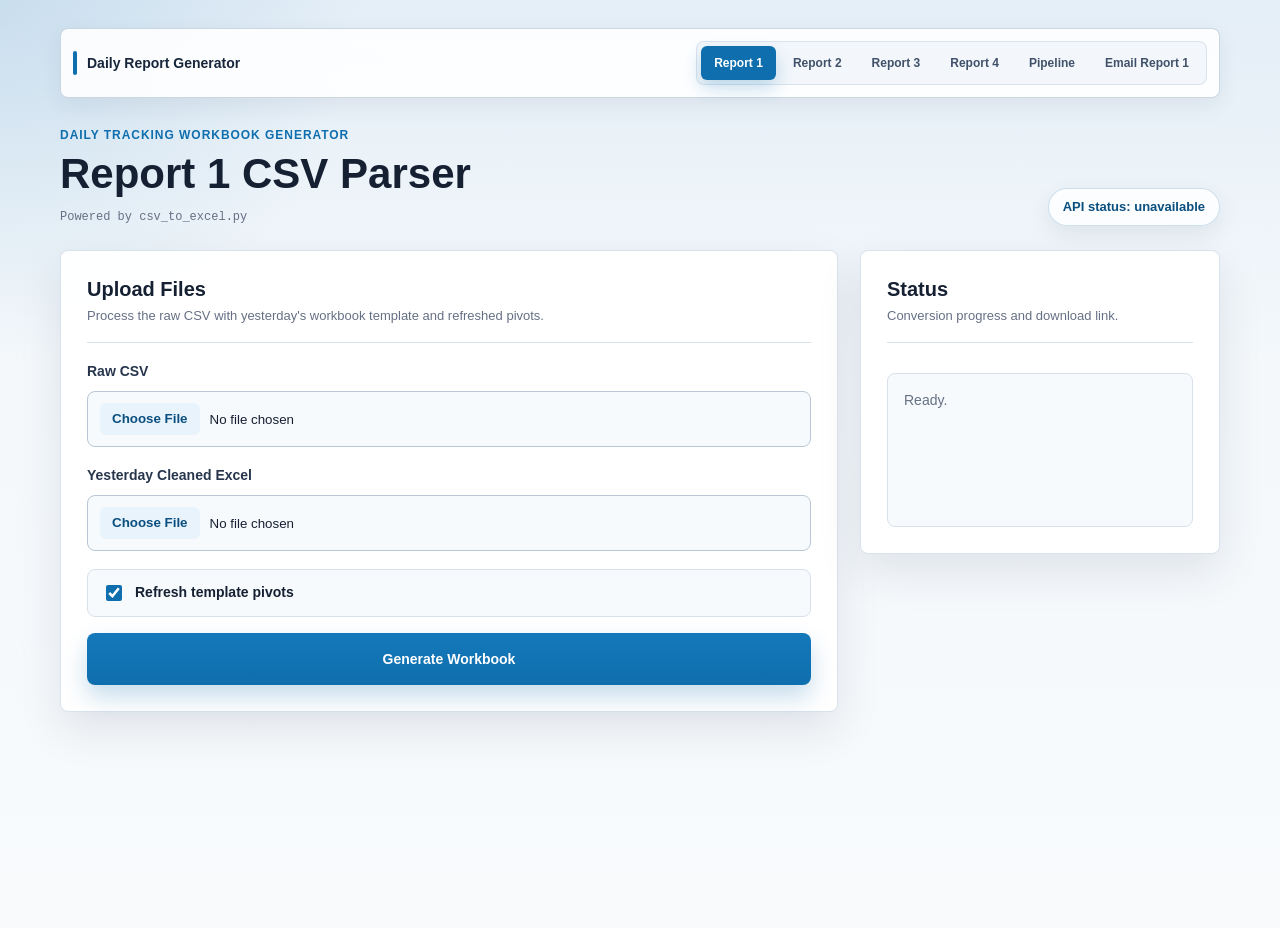
==== templates/index.html @ 0f2353ae "add: report 1 for auto screenshot, upload, and send email through SMTP" ====
<!doctype html>
<html lang="en">
<head>
  <meta charset="utf-8">
  <meta name="viewport" content="width=device-width, initial-scale=1">
  <title>Report 1 CSV Parser</title>
  <link rel="stylesheet" href="/static/styles.css?v=20260520-ui">
</head>
<body>
  <main>
    <nav class="app-nav" aria-label="Report navigation">
      <div class="nav-brand">Daily Report Generator</div>
      <div class="nav-links">
        <a class="nav-link active" href="/report-1">Report 1</a>
        <a class="nav-link" href="/report-2">Report 2</a>
        <a class="nav-link" href="/report-3">Report 3</a>
        <a class="nav-link" href="/report-4">Report 4</a>
        <a class="nav-link" href="/pipeline">Pipeline</a>
        <a class="nav-link" href="/email-report-1">Email Report 1</a>
      </div>
    </nav>

    <header class="app-header">
      <div>
        <p class="eyebrow">Daily tracking workbook generator</p>
        <h1>Report 1 CSV Parser</h1>
        <code>Powered by csv_to_excel.py</code>
      </div>
      <div class="health" id="health">API status: checking</div>
    </header>

    <div class="workspace">
      <section class="upload-panel">
        <div class="panel-heading">
          <h2>Upload Files</h2>
          <p>Process the raw CSV with yesterday's workbook template and refreshed pivots.</p>
        </div>
        <form id="upload-form">
          <div class="field">
            <label for="raw_data">Raw CSV</label>
            <input id="raw_data" name="raw_data" type="file" accept=".csv,text/csv" required>
          </div>

          <div class="field">
            <label for="yesterday_cleaned_data">Yesterday Cleaned Excel</label>
            <input id="yesterday_cleaned_data" name="yesterday_cleaned_data" type="file" accept=".xlsx,application/vnd.openxmlformats-officedocument.spreadsheetml.sheet" required>
          </div>

          <label class="option">
            <input id="refresh_template" name="refresh_template" type="checkbox" checked>
            <span>Refresh template pivots</span>
          </label>

          <button id="submit-button" type="submit">Generate Workbook</button>
        </form>
      </section>

      <aside class="status">
        <div class="panel-heading">
          <h2>Status</h2>
          <p>Conversion progress and download link.</p>
        </div>
        <div id="status-box" class="status-box">Ready.</div>
        <a id="download-link" class="download" href="#">Download Workbook</a>
      </aside>
    </div>
  </main>

  <script src="/static/app.js?v=20260603-jobs"></script>
</body>
</html>
---- static/styles.css ----
:root {
  color-scheme: light;
  --bg: #eef4f8;
  --panel: #ffffff;
  --panel-soft: #f7fafc;
  --text: #162033;
  --muted: #667085;
  --line: #d8e1eb;
  --line-strong: #b9c7d6;
  --accent: #0f6fae;
  --accent-dark: #0a4f7f;
  --accent-soft: #e8f3fb;
  --ok: #137a4b;
  --ok-bg: #e9f8f0;
  --bad: #b42318;
  --bad-bg: #fff1f0;
  --warning: #b7791f;
  --shadow: 0 18px 44px rgba(28, 43, 66, 0.10);
  --shadow-soft: 0 8px 22px rgba(28, 43, 66, 0.07);
}

* {
  box-sizing: border-box;
}

body {
  margin: 0;
  min-height: 100vh;
  background:
    radial-gradient(circle at top left, rgba(15, 111, 174, 0.13), transparent 360px),
    linear-gradient(180deg, #e4eef7 0, #f4f8fb 360px, #f8fafc 100%);
  color: var(--text);
  font: 14px/1.5 Arial, Helvetica, sans-serif;
}

main {
  width: min(1160px, calc(100% - 40px));
  margin: 28px auto 44px;
}

.app-nav {
  display: flex;
  align-items: center;
  justify-content: space-between;
  gap: 18px;
  width: 100%;
  margin: 0 0 28px;
  padding: 12px;
  border: 1px solid rgba(185, 199, 214, 0.72);
  border-radius: 8px;
  background: rgba(255, 255, 255, 0.88);
  box-shadow: var(--shadow-soft);
  backdrop-filter: blur(14px);
}

.nav-brand {
  position: relative;
  display: inline-flex;
  align-items: center;
  min-height: 36px;
  padding-left: 14px;
  color: #17263b;
  font-size: 14px;
  font-weight: 800;
  letter-spacing: 0;
  white-space: nowrap;
}

.nav-brand::before {
  position: absolute;
  left: 0;
  width: 4px;
  height: 24px;
  border-radius: 999px;
  background: var(--accent);
  content: "";
}

.nav-links {
  display: flex;
  gap: 4px;
  align-items: center;
  padding: 4px;
  border: 1px solid rgba(216, 225, 235, 0.9);
  border-radius: 8px;
  background: #f3f7fb;
}

.nav-link {
  display: inline-flex;
  align-items: center;
  justify-content: center;
  min-height: 34px;
  padding: 7px 13px;
  border-radius: 6px;
  color: #41516a;
  font-size: 12px;
  font-weight: 800;
  text-decoration: none;
  white-space: nowrap;
}

.nav-link:hover {
  background: rgba(232, 243, 251, 0.9);
  color: var(--accent-dark);
}

.nav-link.active {
  background: var(--accent);
  color: #fff;
  box-shadow: 0 8px 18px rgba(15, 111, 174, 0.24);
}

.app-header {
  display: flex;
  align-items: flex-end;
  justify-content: space-between;
  gap: 24px;
  margin-bottom: 24px;
}

.eyebrow {
  margin: 0 0 6px;
  color: var(--accent);
  font-size: 12px;
  font-weight: 700;
  letter-spacing: 0.08em;
  text-transform: uppercase;
}

h1,
h2,
p {
  margin-top: 0;
}

h1 {
  margin-bottom: 8px;
  font-size: 42px;
  line-height: 1.12;
  letter-spacing: 0;
}

code {
  color: var(--muted);
  font-size: 12px;
}

.health {
  display: inline-flex;
  align-items: center;
  min-height: 38px;
  padding: 8px 14px;
  border: 1px solid rgba(23, 105, 170, 0.2);
  border-radius: 999px;
  background: rgba(255, 255, 255, 0.78);
  color: var(--accent-dark);
  font-size: 13px;
  font-weight: 700;
  white-space: nowrap;
  box-shadow: 0 8px 22px rgba(28, 43, 66, 0.08);
}

.workspace {
  display: grid;
  grid-template-columns: minmax(0, 1fr) 360px;
  gap: 22px;
  align-items: start;
}

section,
aside {
  background: rgba(255, 255, 255, 0.95);
  border: 1px solid rgba(216, 225, 235, 0.95);
  border-radius: 8px;
  box-shadow: var(--shadow);
}

.upload-panel,
.status {
  padding: 26px;
}

.panel-heading {
  padding-bottom: 16px;
  border-bottom: 1px solid var(--line);
  margin-bottom: 18px;
}

.panel-heading h2 {
  margin-bottom: 4px;
  font-size: 20px;
  line-height: 1.25;
}

.panel-heading p {
  margin-bottom: 0;
  color: var(--muted);
  font-size: 13px;
}

.field {
  display: grid;
  gap: 9px;
  margin-bottom: 18px;
}

label {
  color: #27364d;
  font-weight: 700;
}

input[type="file"],
input[type="text"],
input[type="email"],
textarea {
  width: 100%;
  min-height: 50px;
  border: 1px solid var(--line-strong);
  border-radius: 8px;
  padding: 11px 12px;
  background: var(--panel-soft);
  color: var(--text);
  transition: border-color 140ms ease, box-shadow 140ms ease, background 140ms ease;
}

input[type="file"]:focus,
input[type="text"]:focus,
input[type="email"]:focus,
textarea:focus {
  border-color: var(--accent);
  box-shadow: 0 0 0 3px rgba(23, 105, 170, 0.14);
  outline: none;
}

textarea {
  min-height: 132px;
  resize: vertical;
  font: inherit;
}

.muted {
  color: var(--muted);
  font-size: 12px;
  font-weight: 400;
}

input[type="file"]::file-selector-button {
  min-height: 32px;
  margin-right: 10px;
  border: 0;
  border-radius: 6px;
  padding: 7px 12px;
  background: var(--accent-soft);
  color: var(--accent-dark);
  font-weight: 800;
  cursor: pointer;
}

.row {
  display: grid;
  grid-template-columns: 1fr 1fr;
  gap: 12px;
}

.option {
  display: flex;
  gap: 10px;
  align-items: center;
  min-height: 46px;
  margin: 4px 0 16px;
  padding: 12px 14px;
  border: 1px solid var(--line);
  border-radius: 8px;
  background: var(--panel-soft);
  color: var(--text);
  font-weight: 700;
}

.option input {
  width: 16px;
  height: 16px;
  accent-color: var(--accent);
}

button {
  width: 100%;
  min-height: 52px;
  border: 0;
  border-radius: 8px;
  background: linear-gradient(180deg, #1478ba 0%, var(--accent) 100%);
  color: #fff;
  font-size: 14px;
  font-weight: 800;
  cursor: pointer;
  box-shadow: 0 12px 24px rgba(15, 111, 174, 0.24);
  transition: transform 120ms ease, box-shadow 120ms ease, background 120ms ease;
}

button:hover {
  background: var(--accent-dark);
  box-shadow: 0 14px 28px rgba(10, 79, 127, 0.26);
  transform: translateY(-1px);
}

button:disabled {
  cursor: not-allowed;
  background: #8aaee2;
  box-shadow: none;
  transform: none;
}

.status {
  display: grid;
  gap: 12px;
}

.status-box {
  min-height: 154px;
  border: 1px solid var(--line);
  border-radius: 8px;
  padding: 16px;
  background: var(--panel-soft);
  color: var(--muted);
  overflow-wrap: anywhere;
}

.status-box.ok {
  border-color: rgba(19, 122, 75, 0.25);
  background: var(--ok-bg);
  color: var(--ok);
}

.status-box.bad {
  border-color: rgba(180, 35, 24, 0.25);
  background: var(--bad-bg);
  color: var(--bad);
}

.download {
  display: none;
  width: 100%;
  text-align: center;
  border-radius: 8px;
  padding: 13px;
  background: var(--ok);
  color: #fff;
  font-weight: 700;
  text-decoration: none;
  box-shadow: 0 12px 22px rgba(19, 122, 75, 0.18);
}

.download.visible {
  display: block;
}

@media (max-width: 760px) {
  main {
    width: min(100% - 20px, 1160px);
    margin: 20px auto;
  }

  .app-header {
    align-items: flex-start;
    flex-direction: column;
  }

  .app-nav {
    align-items: stretch;
    flex-direction: column;
  }

  .nav-brand {
    text-align: center;
  }

  .nav-links {
    display: grid;
    grid-template-columns: 1fr;
    padding: 6px;
  }

  .nav-link {
    width: 100%;
  }

  h1 {
    font-size: 32px;
  }

  .workspace,
  .row {
    grid-template-columns: 1fr;
  }
}
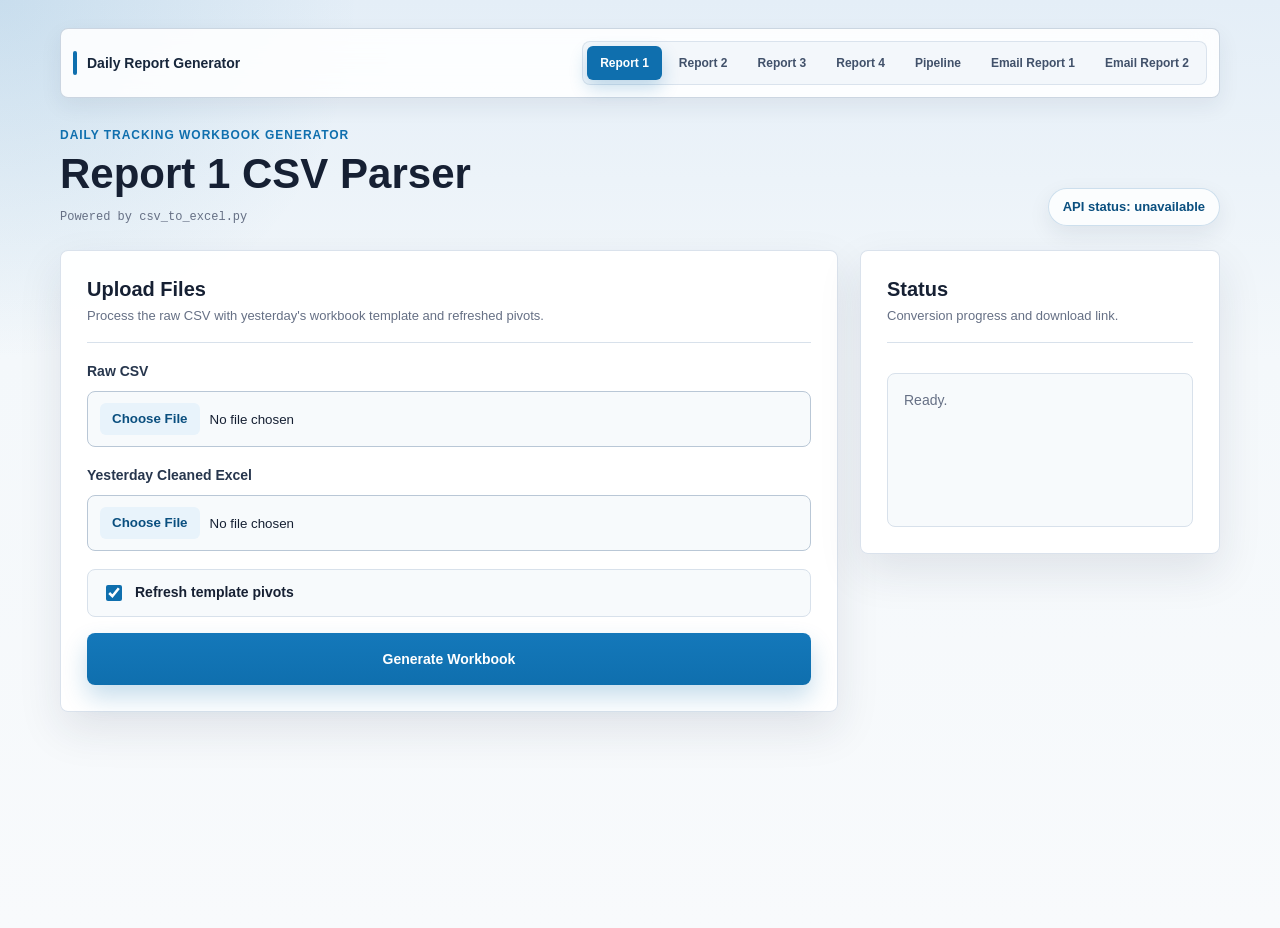
==== commit 93ddcdf3: "add: report 2 for auto screenshot, upload, and send email through SMTP" ====
--- a/templates/index.html
+++ b/templates/index.html
@@ -17,6 +17,7 @@
         <a class="nav-link" href="/report-4">Report 4</a>
         <a class="nav-link" href="/pipeline">Pipeline</a>
         <a class="nav-link" href="/email-report-1">Email Report 1</a>
+        <a class="nav-link" href="/email-report-2">Email Report 2</a>
       </div>
     </nav>
 
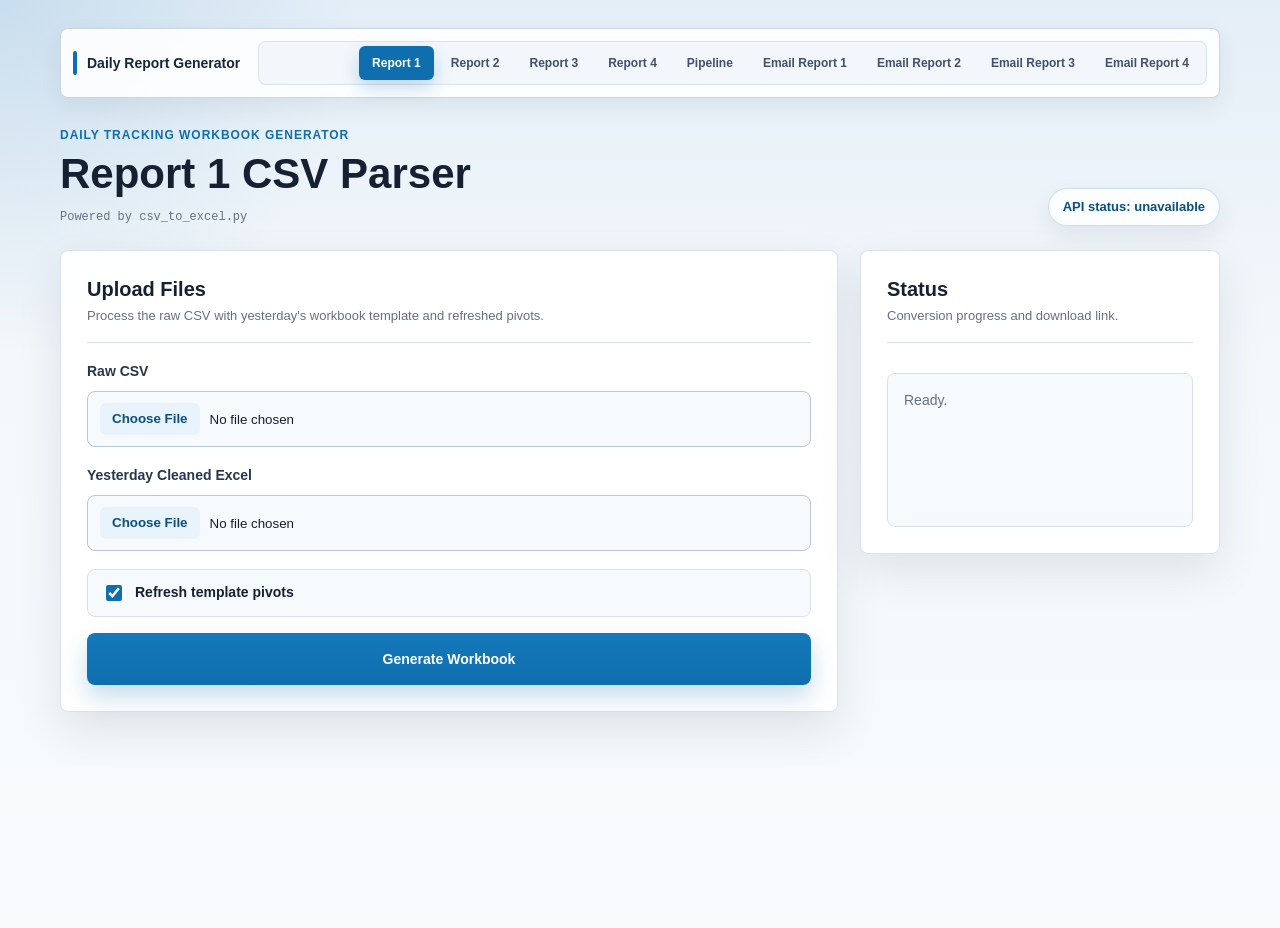
==== commit 3e8183cb: "fix: frontend layout for menu email report 1 until 4" ====
--- a/templates/index.html
+++ b/templates/index.html
@@ -18,6 +18,8 @@
         <a class="nav-link" href="/pipeline">Pipeline</a>
         <a class="nav-link" href="/email-report-1">Email Report 1</a>
         <a class="nav-link" href="/email-report-2">Email Report 2</a>
+        <a class="nav-link" href="/email-report-3">Email Report 3</a>
+        <a class="nav-link" href="/email-report-4">Email Report 4</a>
       </div>
     </nav>
 
--- a/static/styles.css
+++ b/static/styles.css
@@ -78,8 +78,11 @@
 
 .nav-links {
   display: flex;
+  flex: 1 1 auto;
+  flex-wrap: wrap;
   gap: 4px;
   align-items: center;
+  justify-content: flex-end;
   padding: 4px;
   border: 1px solid rgba(216, 225, 235, 0.9);
   border-radius: 8px;
@@ -376,6 +379,7 @@
 
   .nav-links {
     display: grid;
+    flex: none;
     grid-template-columns: 1fr;
     padding: 6px;
   }
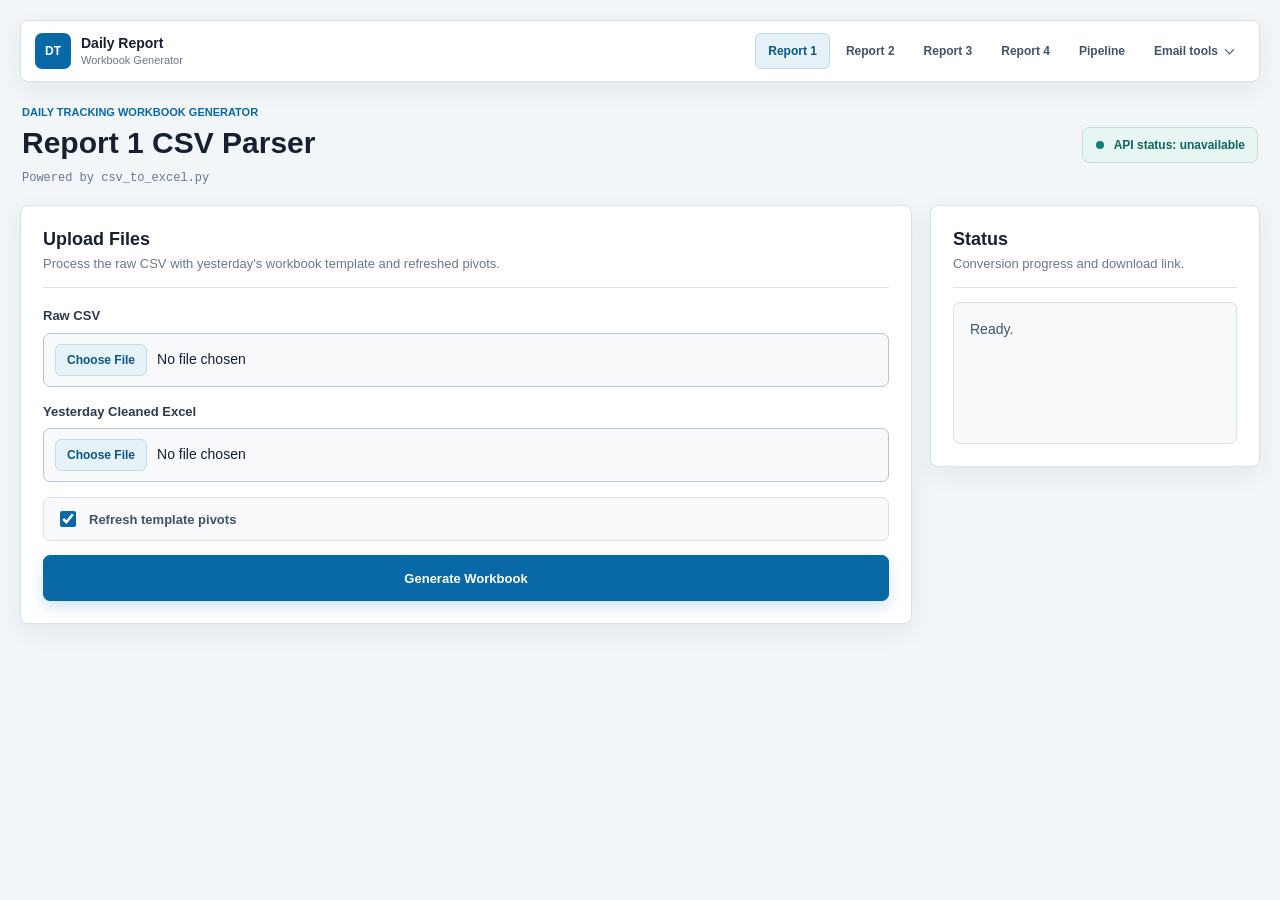
==== commit c02e3765: "feat: unify frontend report layout" ====
--- a/templates/index.html
+++ b/templates/index.html
@@ -4,22 +4,30 @@
   <meta charset="utf-8">
   <meta name="viewport" content="width=device-width, initial-scale=1">
   <title>Report 1 CSV Parser</title>
-  <link rel="stylesheet" href="/static/styles.css?v=20260520-ui">
+  <link rel="stylesheet" href="/static/styles.css?v=20260829-ui-v2">
 </head>
 <body>
   <main>
     <nav class="app-nav" aria-label="Report navigation">
-      <div class="nav-brand">Daily Report Generator</div>
+      <a class="nav-brand" href="/report-1" aria-label="Daily Report Generator home">
+        <span class="brand-mark">DT</span>
+        <span class="brand-copy"><strong>Daily Report</strong><small>Workbook Generator</small></span>
+      </a>
       <div class="nav-links">
         <a class="nav-link active" href="/report-1">Report 1</a>
         <a class="nav-link" href="/report-2">Report 2</a>
         <a class="nav-link" href="/report-3">Report 3</a>
         <a class="nav-link" href="/report-4">Report 4</a>
         <a class="nav-link" href="/pipeline">Pipeline</a>
-        <a class="nav-link" href="/email-report-1">Email Report 1</a>
-        <a class="nav-link" href="/email-report-2">Email Report 2</a>
-        <a class="nav-link" href="/email-report-3">Email Report 3</a>
-        <a class="nav-link" href="/email-report-4">Email Report 4</a>
+        <details class="nav-menu">
+          <summary class="nav-menu-trigger">Email tools</summary>
+          <div class="nav-menu-popover">
+            <a class="nav-link" href="/email-report-1">Email Report 1</a>
+            <a class="nav-link" href="/email-report-2">Email Report 2</a>
+            <a class="nav-link" href="/email-report-3">Email Report 3</a>
+            <a class="nav-link" href="/email-report-4">Email Report 4</a>
+          </div>
+        </details>
       </div>
     </nav>
 
@@ -63,12 +71,13 @@
           <h2>Status</h2>
           <p>Conversion progress and download link.</p>
         </div>
-        <div id="status-box" class="status-box">Ready.</div>
+        <div id="status-box" class="status-box" role="status" aria-live="polite">Ready.</div>
         <a id="download-link" class="download" href="#">Download Workbook</a>
       </aside>
     </div>
   </main>
 
-  <script src="/static/app.js?v=20260603-jobs"></script>
+  <script src="/static/job-monitor.js?v=20260828-resume-job-v2"></script>
+  <script src="/static/app.js?v=20260828-resume-job-v2"></script>
 </body>
 </html>
--- a/static/styles.css
+++ b/static/styles.css
@@ -1,133 +1,206 @@
 :root {
   color-scheme: light;
-  --bg: #eef4f8;
-  --panel: #ffffff;
-  --panel-soft: #f7fafc;
-  --text: #162033;
-  --muted: #667085;
-  --line: #d8e1eb;
-  --line-strong: #b9c7d6;
-  --accent: #0f6fae;
-  --accent-dark: #0a4f7f;
-  --accent-soft: #e8f3fb;
-  --ok: #137a4b;
-  --ok-bg: #e9f8f0;
+  --page: #f3f6f8;
+  --surface: #ffffff;
+  --surface-subtle: #f7f9fb;
+  --surface-muted: #eef2f5;
+  --text: #172033;
+  --text-soft: #42526a;
+  --muted: #6b778c;
+  --line: #d8e0e8;
+  --line-strong: #b8c5d1;
+  --accent: #0869a6;
+  --accent-hover: #075787;
+  --accent-soft: #e7f2f8;
+  --teal: #147d73;
+  --teal-soft: #e8f6f3;
+  --ok: #16734a;
+  --ok-bg: #ecf8f1;
   --bad: #b42318;
-  --bad-bg: #fff1f0;
-  --warning: #b7791f;
-  --shadow: 0 18px 44px rgba(28, 43, 66, 0.10);
-  --shadow-soft: 0 8px 22px rgba(28, 43, 66, 0.07);
+  --bad-bg: #fff3f1;
+  --focus: rgba(8, 105, 166, 0.18);
+  --shadow: 0 8px 24px rgba(26, 39, 56, 0.07);
 }
 
 * {
   box-sizing: border-box;
+}
+
+html {
+  min-width: 320px;
 }
 
 body {
   margin: 0;
   min-height: 100vh;
-  background:
-    radial-gradient(circle at top left, rgba(15, 111, 174, 0.13), transparent 360px),
-    linear-gradient(180deg, #e4eef7 0, #f4f8fb 360px, #f8fafc 100%);
+  overflow-x: hidden;
+  background: var(--page);
   color: var(--text);
-  font: 14px/1.5 Arial, Helvetica, sans-serif;
+  font: 14px/1.5 "Segoe UI", Arial, Helvetica, sans-serif;
 }
 
 main {
-  width: min(1160px, calc(100% - 40px));
-  margin: 28px auto 44px;
+  width: min(1280px, calc(100% - 40px));
+  margin: 0 auto;
+  padding: 20px 0 40px;
 }
 
 .app-nav {
+  position: relative;
+  z-index: 20;
   display: flex;
   align-items: center;
   justify-content: space-between;
-  gap: 18px;
-  width: 100%;
-  margin: 0 0 28px;
-  padding: 12px;
-  border: 1px solid rgba(185, 199, 214, 0.72);
+  gap: 24px;
+  min-height: 62px;
+  margin-bottom: 22px;
+  padding: 10px 12px 10px 14px;
+  border: 1px solid var(--line);
   border-radius: 8px;
-  background: rgba(255, 255, 255, 0.88);
-  box-shadow: var(--shadow-soft);
-  backdrop-filter: blur(14px);
+  background: var(--surface);
+  box-shadow: var(--shadow);
 }
 
 .nav-brand {
-  position: relative;
   display: inline-flex;
-  align-items: center;
-  min-height: 36px;
-  padding-left: 14px;
-  color: #17263b;
-  font-size: 14px;
+  flex: 0 0 auto;
+  align-items: center;
+  gap: 10px;
+  color: var(--text);
+  text-decoration: none;
+}
+
+.brand-mark {
+  display: inline-grid;
+  width: 36px;
+  height: 36px;
+  place-items: center;
+  border-radius: 7px;
+  background: var(--accent);
+  color: #ffffff;
+  font-size: 12px;
   font-weight: 800;
   letter-spacing: 0;
-  white-space: nowrap;
-}
-
-.nav-brand::before {
-  position: absolute;
-  left: 0;
-  width: 4px;
-  height: 24px;
-  border-radius: 999px;
-  background: var(--accent);
-  content: "";
+}
+
+.brand-copy {
+  display: grid;
+  line-height: 1.2;
+}
+
+.brand-copy strong {
+  font-size: 14px;
+}
+
+.brand-copy small {
+  margin-top: 2px;
+  color: var(--muted);
+  font-size: 11px;
 }
 
 .nav-links {
   display: flex;
-  flex: 1 1 auto;
-  flex-wrap: wrap;
-  gap: 4px;
+  min-width: 0;
   align-items: center;
   justify-content: flex-end;
-  padding: 4px;
-  border: 1px solid rgba(216, 225, 235, 0.9);
-  border-radius: 8px;
-  background: #f3f7fb;
-}
-
-.nav-link {
+  gap: 3px;
+}
+
+.nav-link,
+.nav-menu-trigger {
   display: inline-flex;
   align-items: center;
   justify-content: center;
-  min-height: 34px;
-  padding: 7px 13px;
+  min-height: 36px;
+  padding: 7px 12px;
+  border: 1px solid transparent;
   border-radius: 6px;
-  color: #41516a;
+  background: transparent;
+  color: var(--text-soft);
+  font: inherit;
   font-size: 12px;
-  font-weight: 800;
+  font-weight: 700;
+  letter-spacing: 0;
   text-decoration: none;
   white-space: nowrap;
-}
-
-.nav-link:hover {
-  background: rgba(232, 243, 251, 0.9);
-  color: var(--accent-dark);
-}
-
-.nav-link.active {
-  background: var(--accent);
-  color: #fff;
-  box-shadow: 0 8px 18px rgba(15, 111, 174, 0.24);
+  cursor: pointer;
+}
+
+.nav-link:hover,
+.nav-menu-trigger:hover {
+  border-color: var(--line);
+  background: var(--surface-subtle);
+  color: var(--accent-hover);
+}
+
+.nav-link.active,
+.nav-menu-trigger.active {
+  border-color: #bad8e9;
+  background: var(--accent-soft);
+  color: var(--accent-hover);
+}
+
+.nav-menu {
+  position: relative;
+}
+
+.nav-menu summary {
+  list-style: none;
+}
+
+.nav-menu summary::-webkit-details-marker {
+  display: none;
+}
+
+.nav-menu-trigger::after {
+  width: 6px;
+  height: 6px;
+  margin: -3px 1px 0 8px;
+  border-right: 1.5px solid currentColor;
+  border-bottom: 1.5px solid currentColor;
+  content: "";
+  transform: rotate(45deg);
+}
+
+.nav-menu[open] .nav-menu-trigger::after {
+  margin-top: 3px;
+  transform: rotate(225deg);
+}
+
+.nav-menu-popover {
+  position: absolute;
+  top: calc(100% + 8px);
+  right: 0;
+  display: grid;
+  width: 190px;
+  gap: 3px;
+  padding: 7px;
+  border: 1px solid var(--line);
+  border-radius: 8px;
+  background: var(--surface);
+  box-shadow: 0 14px 32px rgba(26, 39, 56, 0.15);
+}
+
+.nav-menu-popover .nav-link {
+  justify-content: flex-start;
+  width: 100%;
 }
 
 .app-header {
   display: flex;
-  align-items: flex-end;
+  align-items: center;
   justify-content: space-between;
   gap: 24px;
-  margin-bottom: 24px;
+  margin-bottom: 18px;
+  padding: 0 2px;
 }
 
 .eyebrow {
-  margin: 0 0 6px;
+  margin: 0 0 4px;
   color: var(--accent);
-  font-size: 12px;
-  font-weight: 700;
-  letter-spacing: 0.08em;
+  font-size: 11px;
+  font-weight: 800;
+  letter-spacing: 0;
   text-transform: uppercase;
 }
 
@@ -138,62 +211,76 @@
 }
 
 h1 {
-  margin-bottom: 8px;
-  font-size: 42px;
-  line-height: 1.12;
+  margin-bottom: 5px;
+  font-size: 30px;
+  line-height: 1.2;
   letter-spacing: 0;
 }
 
 code {
   color: var(--muted);
+  font: 12px/1.4 Consolas, "Courier New", monospace;
+}
+
+.health {
+  position: relative;
+  display: inline-flex;
+  min-height: 36px;
+  align-items: center;
+  padding: 7px 12px 7px 31px;
+  border: 1px solid #c7ddd8;
+  border-radius: 7px;
+  background: var(--teal-soft);
+  color: #11665e;
   font-size: 12px;
-}
-
-.health {
-  display: inline-flex;
-  align-items: center;
-  min-height: 38px;
-  padding: 8px 14px;
-  border: 1px solid rgba(23, 105, 170, 0.2);
-  border-radius: 999px;
-  background: rgba(255, 255, 255, 0.78);
-  color: var(--accent-dark);
-  font-size: 13px;
   font-weight: 700;
   white-space: nowrap;
-  box-shadow: 0 8px 22px rgba(28, 43, 66, 0.08);
+}
+
+.health::before {
+  position: absolute;
+  left: 13px;
+  width: 8px;
+  height: 8px;
+  border-radius: 50%;
+  background: var(--teal);
+  content: "";
 }
 
 .workspace {
   display: grid;
-  grid-template-columns: minmax(0, 1fr) 360px;
-  gap: 22px;
+  width: 100%;
+  min-width: 0;
+  grid-template-columns: minmax(0, 1fr) 330px;
+  gap: 18px;
   align-items: start;
 }
 
 section,
 aside {
-  background: rgba(255, 255, 255, 0.95);
-  border: 1px solid rgba(216, 225, 235, 0.95);
+  min-width: 0;
+  border: 1px solid var(--line);
   border-radius: 8px;
+  background: var(--surface);
   box-shadow: var(--shadow);
 }
 
 .upload-panel,
 .status {
-  padding: 26px;
+  padding: 22px;
 }
 
 .panel-heading {
-  padding-bottom: 16px;
+  margin-bottom: 18px;
+  padding-bottom: 14px;
   border-bottom: 1px solid var(--line);
-  margin-bottom: 18px;
 }
 
 .panel-heading h2 {
-  margin-bottom: 4px;
-  font-size: 20px;
-  line-height: 1.25;
+  margin-bottom: 3px;
+  font-size: 18px;
+  line-height: 1.3;
+  letter-spacing: 0;
 }
 
 .panel-heading p {
@@ -202,14 +289,20 @@
   font-size: 13px;
 }
 
+form {
+  min-width: 0;
+}
+
 .field {
   display: grid;
-  gap: 9px;
-  margin-bottom: 18px;
+  min-width: 0;
+  gap: 7px;
+  margin-bottom: 15px;
 }
 
 label {
-  color: #27364d;
+  color: #2c3a4e;
+  font-size: 13px;
   font-weight: 700;
 }
 
@@ -218,13 +311,23 @@
 input[type="email"],
 textarea {
   width: 100%;
-  min-height: 50px;
+  max-width: 100%;
+  min-width: 0;
+  min-height: 48px;
   border: 1px solid var(--line-strong);
-  border-radius: 8px;
-  padding: 11px 12px;
-  background: var(--panel-soft);
+  border-radius: 7px;
+  padding: 10px 11px;
+  background: var(--surface-subtle);
   color: var(--text);
+  font: inherit;
   transition: border-color 140ms ease, box-shadow 140ms ease, background 140ms ease;
+}
+
+input[type="file"]:hover,
+input[type="text"]:hover,
+input[type="email"]:hover,
+textarea:hover {
+  border-color: #91a4b6;
 }
 
 input[type="file"]:focus,
@@ -232,14 +335,14 @@
 input[type="email"]:focus,
 textarea:focus {
   border-color: var(--accent);
-  box-shadow: 0 0 0 3px rgba(23, 105, 170, 0.14);
+  background: var(--surface);
+  box-shadow: 0 0 0 3px var(--focus);
   outline: none;
 }
 
 textarea {
   min-height: 132px;
   resize: vertical;
-  font: inherit;
 }
 
 .muted {
@@ -249,38 +352,42 @@
 }
 
 input[type="file"]::file-selector-button {
-  min-height: 32px;
+  min-height: 30px;
   margin-right: 10px;
-  border: 0;
+  border: 1px solid #c4dce9;
   border-radius: 6px;
-  padding: 7px 12px;
+  padding: 6px 11px;
   background: var(--accent-soft);
-  color: var(--accent-dark);
-  font-weight: 800;
+  color: var(--accent-hover);
+  font: inherit;
+  font-size: 12px;
+  font-weight: 700;
   cursor: pointer;
 }
 
 .row {
   display: grid;
-  grid-template-columns: 1fr 1fr;
+  grid-template-columns: minmax(0, 1fr) minmax(0, 1fr);
   gap: 12px;
 }
 
 .option {
   display: flex;
+  min-height: 44px;
+  align-items: center;
   gap: 10px;
-  align-items: center;
-  min-height: 46px;
-  margin: 4px 0 16px;
-  padding: 12px 14px;
+  margin: 3px 0 14px;
+  padding: 10px 12px;
   border: 1px solid var(--line);
-  border-radius: 8px;
-  background: var(--panel-soft);
-  color: var(--text);
+  border-radius: 7px;
+  background: var(--surface-subtle);
+  color: var(--text-soft);
+  font-size: 13px;
   font-weight: 700;
 }
 
 .option input {
+  flex: 0 0 auto;
   width: 16px;
   height: 16px;
   accent-color: var(--accent);
@@ -288,54 +395,73 @@
 
 button {
   width: 100%;
-  min-height: 52px;
-  border: 0;
-  border-radius: 8px;
-  background: linear-gradient(180deg, #1478ba 0%, var(--accent) 100%);
-  color: #fff;
-  font-size: 14px;
+  min-height: 46px;
+  border: 1px solid var(--accent);
+  border-radius: 7px;
+  padding: 10px 16px;
+  background: var(--accent);
+  color: #ffffff;
+  font: inherit;
+  font-size: 13px;
   font-weight: 800;
+  letter-spacing: 0;
   cursor: pointer;
-  box-shadow: 0 12px 24px rgba(15, 111, 174, 0.24);
-  transition: transform 120ms ease, box-shadow 120ms ease, background 120ms ease;
+  box-shadow: 0 6px 14px rgba(8, 105, 166, 0.18);
+  transition: background 120ms ease, border-color 120ms ease, box-shadow 120ms ease;
 }
 
 button:hover {
-  background: var(--accent-dark);
-  box-shadow: 0 14px 28px rgba(10, 79, 127, 0.26);
-  transform: translateY(-1px);
+  border-color: var(--accent-hover);
+  background: var(--accent-hover);
+  box-shadow: 0 7px 16px rgba(8, 87, 135, 0.22);
+}
+
+button:focus-visible,
+.nav-link:focus-visible,
+.nav-menu-trigger:focus-visible,
+.download:focus-visible {
+  outline: 3px solid var(--focus);
+  outline-offset: 2px;
 }
 
 button:disabled {
+  border-color: #9aafc0;
+  background: #9aafc0;
+  box-shadow: none;
   cursor: not-allowed;
-  background: #8aaee2;
-  box-shadow: none;
-  transform: none;
 }
 
 .status {
+  position: sticky;
+  top: 18px;
   display: grid;
   gap: 12px;
 }
 
+.status .panel-heading {
+  margin-bottom: 2px;
+}
+
 .status-box {
-  min-height: 154px;
+  position: relative;
+  min-height: 142px;
+  overflow: auto;
+  overflow-wrap: anywhere;
   border: 1px solid var(--line);
-  border-radius: 8px;
+  border-radius: 7px;
   padding: 16px;
-  background: var(--panel-soft);
-  color: var(--muted);
-  overflow-wrap: anywhere;
+  background: var(--surface-subtle);
+  color: var(--text-soft);
 }
 
 .status-box.ok {
-  border-color: rgba(19, 122, 75, 0.25);
+  border-color: #b8ddc8;
   background: var(--ok-bg);
   color: var(--ok);
 }
 
 .status-box.bad {
-  border-color: rgba(180, 35, 24, 0.25);
+  border-color: #efc1bc;
   background: var(--bad-bg);
   color: var(--bad);
 }
@@ -343,57 +469,118 @@
 .download {
   display: none;
   width: 100%;
+  min-height: 44px;
+  align-items: center;
+  justify-content: center;
+  border: 1px solid var(--ok);
+  border-radius: 7px;
+  padding: 10px 13px;
+  background: var(--ok);
+  color: #ffffff;
+  font-size: 13px;
+  font-weight: 800;
   text-align: center;
-  border-radius: 8px;
-  padding: 13px;
-  background: var(--ok);
-  color: #fff;
-  font-weight: 700;
   text-decoration: none;
-  box-shadow: 0 12px 22px rgba(19, 122, 75, 0.18);
+}
+
+.download:hover {
+  background: #105f3d;
 }
 
 .download.visible {
-  display: block;
-}
-
-@media (max-width: 760px) {
+  display: inline-flex;
+}
+
+@media (max-width: 960px) {
   main {
-    width: min(100% - 20px, 1160px);
-    margin: 20px auto;
+    width: min(100% - 28px, 1280px);
+  }
+
+  .app-nav {
+    align-items: flex-start;
+    flex-direction: column;
+    gap: 10px;
+  }
+
+  .nav-links {
+    width: 100%;
+    justify-content: flex-start;
+    overflow-x: auto;
+    padding-bottom: 2px;
+  }
+
+  .workspace {
+    grid-template-columns: minmax(0, 1fr) 300px;
+  }
+}
+
+@media (max-width: 720px) {
+  main {
+    width: min(100% - 20px, 1280px);
+    padding-top: 10px;
+  }
+
+  .app-nav {
+    margin-bottom: 16px;
+    padding: 10px;
+  }
+
+  .brand-copy small {
+    display: none;
+  }
+
+  .nav-links {
+    display: grid;
+    grid-template-columns: repeat(2, minmax(0, 1fr));
+    overflow: visible;
+  }
+
+  .nav-link,
+  .nav-menu-trigger {
+    width: 100%;
+    padding-inline: 7px;
+  }
+
+  .nav-menu-popover {
+    position: fixed;
+    top: auto;
+    right: 10px;
+    left: 10px;
+    width: auto;
   }
 
   .app-header {
     align-items: flex-start;
     flex-direction: column;
-  }
-
-  .app-nav {
-    align-items: stretch;
-    flex-direction: column;
-  }
-
-  .nav-brand {
-    text-align: center;
-  }
-
-  .nav-links {
-    display: grid;
-    flex: none;
-    grid-template-columns: 1fr;
-    padding: 6px;
-  }
-
-  .nav-link {
-    width: 100%;
+    gap: 12px;
   }
 
   h1 {
-    font-size: 32px;
+    font-size: 26px;
   }
 
   .workspace,
   .row {
-    grid-template-columns: 1fr;
-  }
-}
+    grid-template-columns: minmax(0, 1fr);
+  }
+
+  .upload-panel,
+  .status {
+    padding: 18px;
+  }
+
+  .status {
+    position: static;
+  }
+}
+
+@media (max-width: 430px) {
+  .nav-links {
+    grid-template-columns: repeat(2, minmax(0, 1fr));
+  }
+
+  input[type="file"] {
+    overflow: hidden;
+    font-size: 12px;
+  }
+}
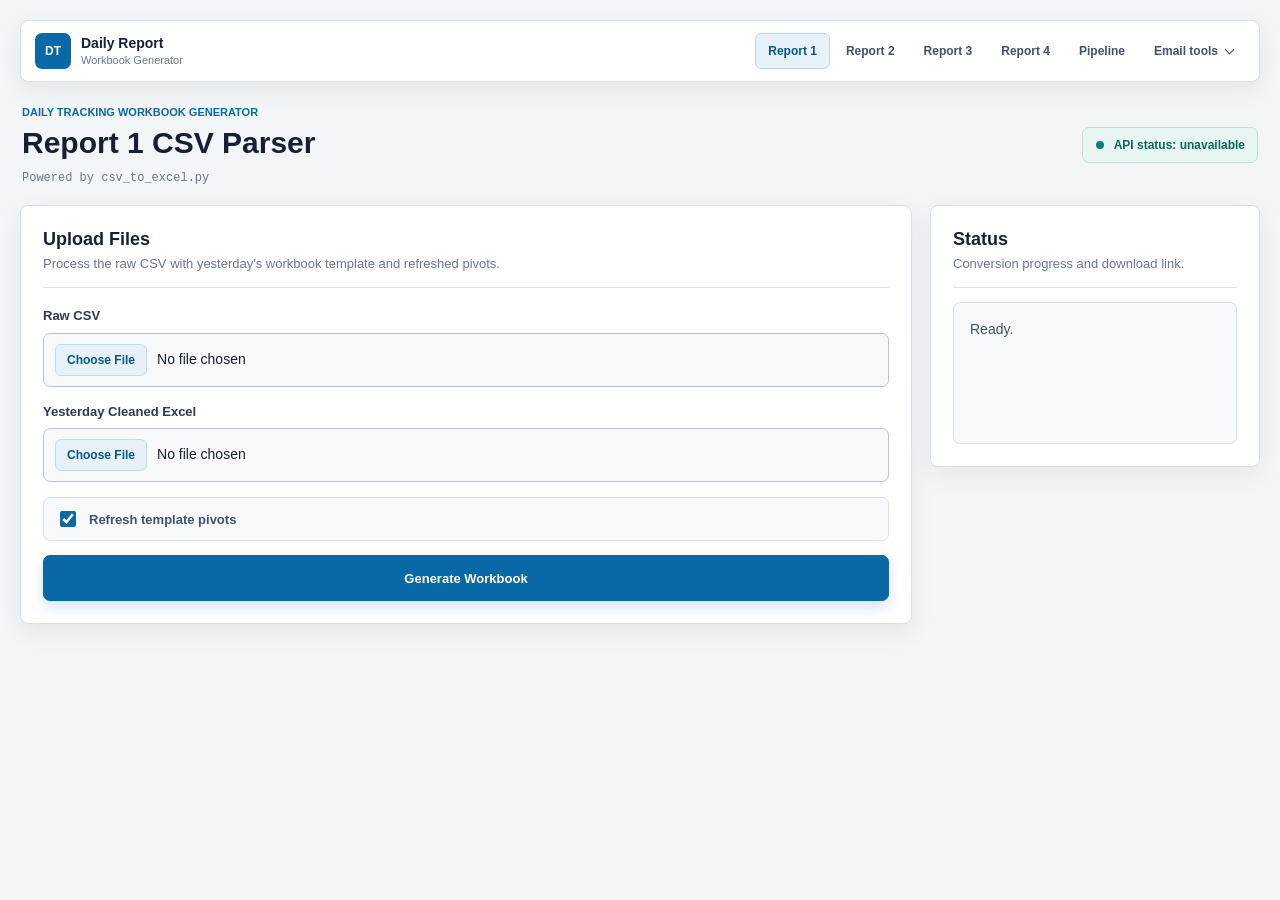
==== commit fe3e3c08: "fix: preserve frontend report job status" ====
--- a/templates/index.html
+++ b/templates/index.html
@@ -77,7 +77,7 @@
     </div>
   </main>
 
-  <script src="/static/job-monitor.js?v=20260828-resume-job-v2"></script>
-  <script src="/static/app.js?v=20260828-resume-job-v2"></script>
+  <script src="/static/job-monitor.js?v=20260907-preassigned-job-v1"></script>
+  <script src="/static/app.js?v=20260907-preassigned-job-v1"></script>
 </body>
 </html>
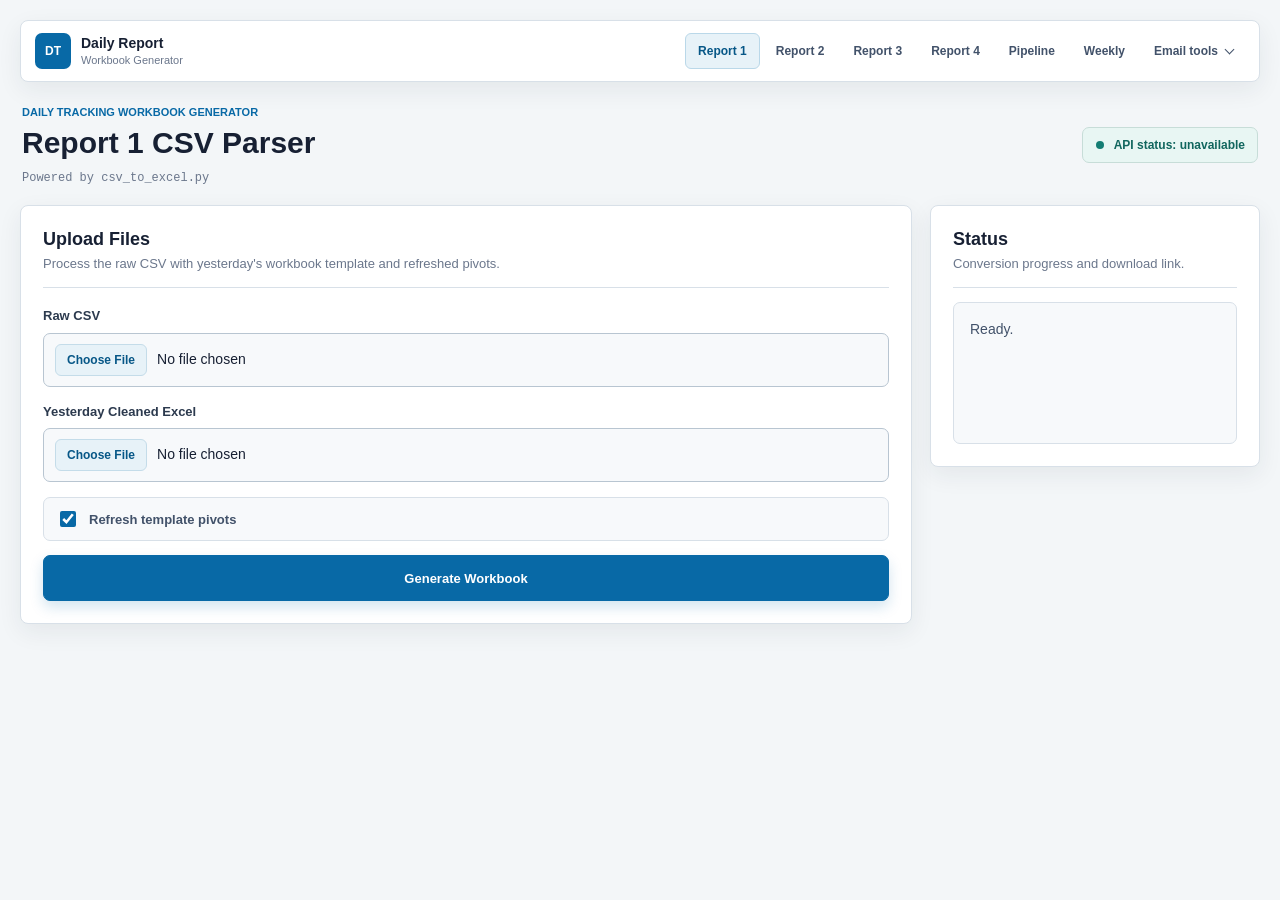
==== commit 40e502a4: "feat(weekly): add Master Mobile and PPT generation with web review Add the two-stage Catalyst workfl" ====
--- a/templates/index.html
+++ b/templates/index.html
@@ -18,7 +18,7 @@
         <a class="nav-link" href="/report-2">Report 2</a>
         <a class="nav-link" href="/report-3">Report 3</a>
         <a class="nav-link" href="/report-4">Report 4</a>
-        <a class="nav-link" href="/pipeline">Pipeline</a>
+        <a class="nav-link" href="/pipeline">Pipeline</a><a class="nav-link" href="/weekly">Weekly</a>
         <details class="nav-menu">
           <summary class="nav-menu-trigger">Email tools</summary>
           <div class="nav-menu-popover">
--- a/static/styles.css
+++ b/static/styles.css
@@ -256,6 +256,188 @@
   align-items: start;
 }
 
+.weekly-steps {
+  display: grid;
+  gap: 18px;
+  min-width: 0;
+}
+
+.weekly-download {
+  margin-bottom: 16px;
+}
+
+.weekly-review-toolbar {
+  display: flex;
+  align-items: center;
+  justify-content: space-between;
+  gap: 12px;
+  margin-bottom: 14px;
+}
+
+.weekly-review-toolbar strong {
+  font-size: 13px;
+}
+
+.weekly-review-filter {
+  display: inline-flex;
+  align-items: center;
+  gap: 7px;
+  white-space: nowrap;
+  font-weight: 500;
+}
+
+.weekly-review-filter input {
+  accent-color: var(--accent);
+}
+
+.weekly-review-search input {
+  width: 100%;
+  min-height: 44px;
+  border: 1px solid var(--line-strong);
+  border-radius: 7px;
+  padding: 9px 11px;
+  background: var(--surface-subtle);
+  color: var(--text);
+  font: inherit;
+}
+
+.weekly-review-table-wrap {
+  max-height: 460px;
+  overflow: auto;
+  border: 1px solid var(--line);
+  border-radius: 7px;
+}
+
+.weekly-review-table {
+  width: 100%;
+  border-collapse: collapse;
+  table-layout: fixed;
+  font-size: 13px;
+}
+
+.weekly-review-table th {
+  position: sticky;
+  top: 0;
+  z-index: 1;
+  background: var(--surface-muted);
+  color: var(--text-soft);
+  text-align: left;
+  font-weight: 700;
+}
+
+.weekly-review-table th,
+.weekly-review-table td {
+  padding: 9px 10px;
+  border-bottom: 1px solid var(--line);
+  vertical-align: middle;
+  overflow-wrap: anywhere;
+}
+
+.weekly-review-table th:nth-child(1) { width: 27%; }
+.weekly-review-table th:nth-child(2) { width: 31%; }
+.weekly-review-table th:nth-child(3) { width: 17%; }
+.weekly-review-table th:nth-child(4) { width: 25%; }
+
+.weekly-review-table tbody tr:last-child td {
+  border-bottom: 0;
+}
+
+.weekly-review-table tbody tr[hidden] {
+  display: none;
+}
+
+.weekly-review-table td strong,
+.weekly-review-table td small {
+  display: block;
+}
+
+.weekly-review-table td small {
+  color: var(--muted);
+}
+
+.weekly-review-table select {
+  width: 100%;
+  min-height: 38px;
+  border: 1px solid var(--line-strong);
+  border-radius: 6px;
+  padding: 5px;
+  background: var(--surface);
+  color: var(--text);
+  font: inherit;
+}
+
+.weekly-review-empty {
+  margin: 12px 0;
+  color: var(--muted);
+}
+
+.weekly-review-options {
+  margin: 15px 0;
+  border-top: 1px solid var(--line);
+  padding-top: 13px;
+}
+
+.weekly-review-options summary {
+  margin-bottom: 12px;
+  color: var(--accent-hover);
+  font-weight: 700;
+  cursor: pointer;
+}
+
+.weekly-review-options:not([open]) summary {
+  margin-bottom: 0;
+}
+
+.weekly-review-csv-link {
+  display: inline-block;
+  margin-bottom: 14px;
+  color: var(--accent-hover);
+}
+
+.weekly-review-csv-link[hidden],
+#review-direct[hidden] {
+  display: none;
+}
+
+.weekly-refresh-button {
+  margin-bottom: 16px;
+}
+
+.download.weekly-secondary-link {
+  background: var(--surface);
+  border-color: var(--line-strong);
+  color: var(--text);
+}
+
+.download.weekly-secondary-link:hover {
+  background: var(--surface-muted);
+}
+
+.weekly-secondary-button {
+  background: var(--surface);
+  border-color: var(--line-strong);
+  color: var(--text);
+  box-shadow: none;
+}
+
+.weekly-secondary-button:hover {
+  background: var(--surface-muted);
+  border-color: var(--line-strong);
+  box-shadow: none;
+}
+
+input[type="date"],
+input[type="number"] {
+  width: 100%;
+  min-height: 48px;
+  border: 1px solid var(--line-strong);
+  border-radius: 7px;
+  padding: 10px 11px;
+  background: var(--surface-subtle);
+  color: var(--text);
+  font: inherit;
+}
+
 section,
 aside {
   min-width: 0;
@@ -572,6 +754,53 @@
   .status {
     position: static;
   }
+
+  .weekly-review-toolbar {
+    align-items: flex-start;
+    flex-direction: column;
+  }
+
+  .weekly-review-table thead {
+    display: none;
+  }
+
+  .weekly-review-table,
+  .weekly-review-table tbody,
+  .weekly-review-table tbody tr {
+    display: block;
+  }
+
+  .weekly-review-table tbody tr {
+    display: grid;
+    grid-template-columns: minmax(0, 1fr) auto;
+    gap: 3px 10px;
+    padding: 10px;
+    border-bottom: 1px solid var(--line);
+  }
+
+  .weekly-review-table td {
+    border: 0;
+    padding: 0;
+  }
+
+  .weekly-review-table td:nth-child(2) {
+    grid-column: 1 / -1;
+    grid-row: 2;
+  }
+
+  .weekly-review-table td:nth-child(3) {
+    grid-column: 2;
+    grid-row: 1;
+    color: var(--muted);
+    text-align: right;
+  }
+
+  .weekly-review-table td:nth-child(4) {
+    grid-column: 1 / -1;
+    grid-row: 3;
+    margin-top: 5px;
+  }
+
 }
 
 @media (max-width: 430px) {
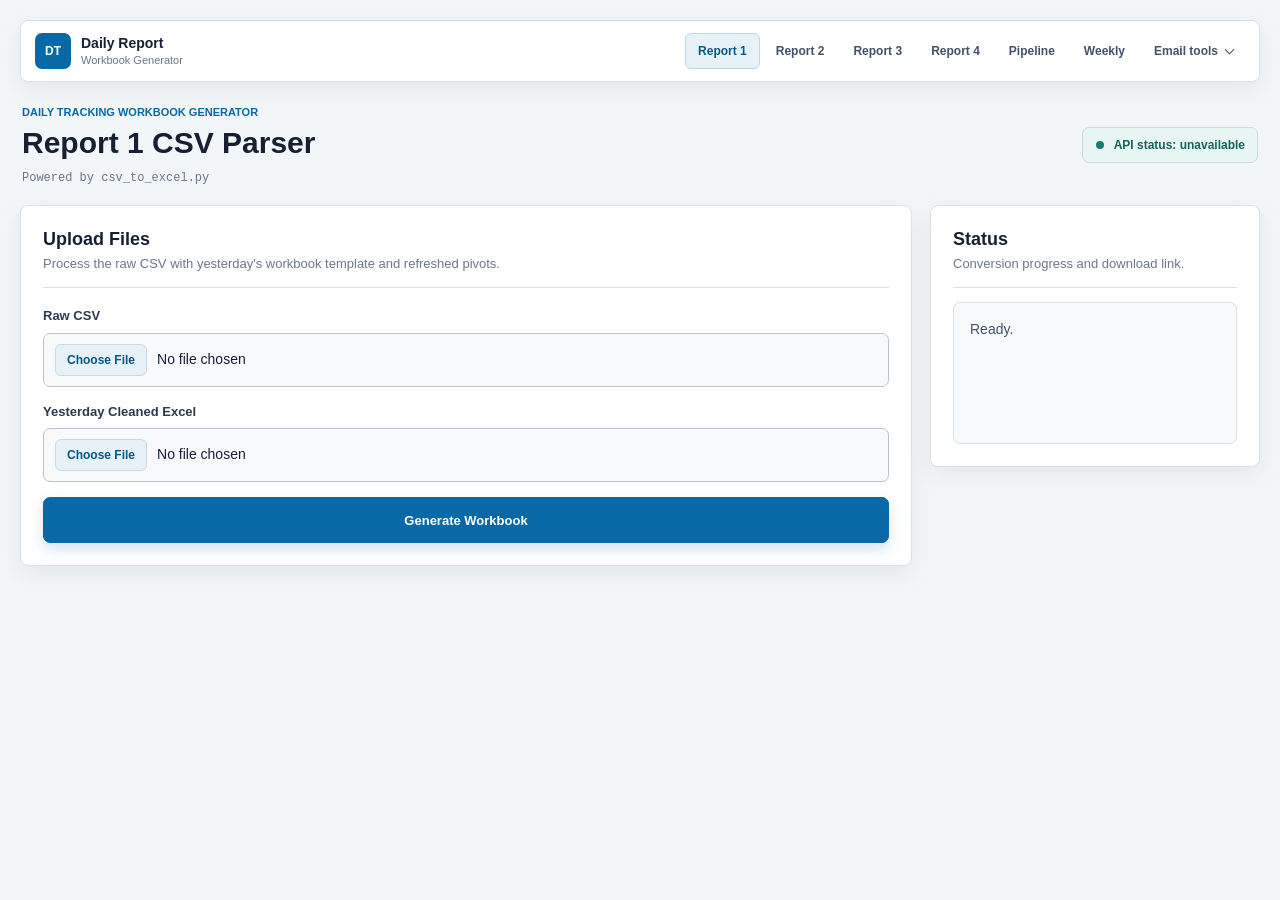
==== commit 9a5f92f5: "Hide pivot refresh options from daily report forms" ====
--- a/templates/index.html
+++ b/templates/index.html
@@ -57,10 +57,7 @@
             <input id="yesterday_cleaned_data" name="yesterday_cleaned_data" type="file" accept=".xlsx,application/vnd.openxmlformats-officedocument.spreadsheetml.sheet" required>
           </div>
 
-          <label class="option">
-            <input id="refresh_template" name="refresh_template" type="checkbox" checked>
-            <span>Refresh template pivots</span>
-          </label>
+          <input type="hidden" name="refresh_template" value="true">
 
           <button id="submit-button" type="submit">Generate Workbook</button>
         </form>
@@ -78,6 +75,6 @@
   </main>
 
   <script src="/static/job-monitor.js?v=20260907-preassigned-job-v1"></script>
-  <script src="/static/app.js?v=20260907-preassigned-job-v1"></script>
+  <script src="/static/app.js?v=20261124-pivot-defaults"></script>
 </body>
 </html>
--- a/static/styles.css
+++ b/static/styles.css
@@ -262,6 +262,34 @@
   min-width: 0;
 }
 
+.weekly-output-options {
+  display: flex;
+  flex-wrap: wrap;
+  gap: 12px 24px;
+  min-width: 0;
+  margin: 0 0 22px;
+  padding: 12px 0 0;
+  border: 0;
+}
+
+.weekly-output-options legend {
+  padding: 0;
+  font-weight: 700;
+}
+
+.weekly-output-options label {
+  display: inline-flex;
+  align-items: center;
+  gap: 8px;
+  margin: 0;
+}
+
+.weekly-output-options input {
+  width: 18px;
+  height: 18px;
+  accent-color: var(--accent);
+}
+
 .weekly-download {
   margin-bottom: 16px;
 }
@@ -377,17 +405,6 @@
   padding-top: 13px;
 }
 
-.weekly-review-options summary {
-  margin-bottom: 12px;
-  color: var(--accent-hover);
-  font-weight: 700;
-  cursor: pointer;
-}
-
-.weekly-review-options:not([open]) summary {
-  margin-bottom: 0;
-}
-
 .weekly-review-csv-link {
   display: inline-block;
   margin-bottom: 14px;
@@ -427,6 +444,7 @@
 }
 
 input[type="date"],
+input[type="month"],
 input[type="number"] {
   width: 100%;
   min-height: 48px;
